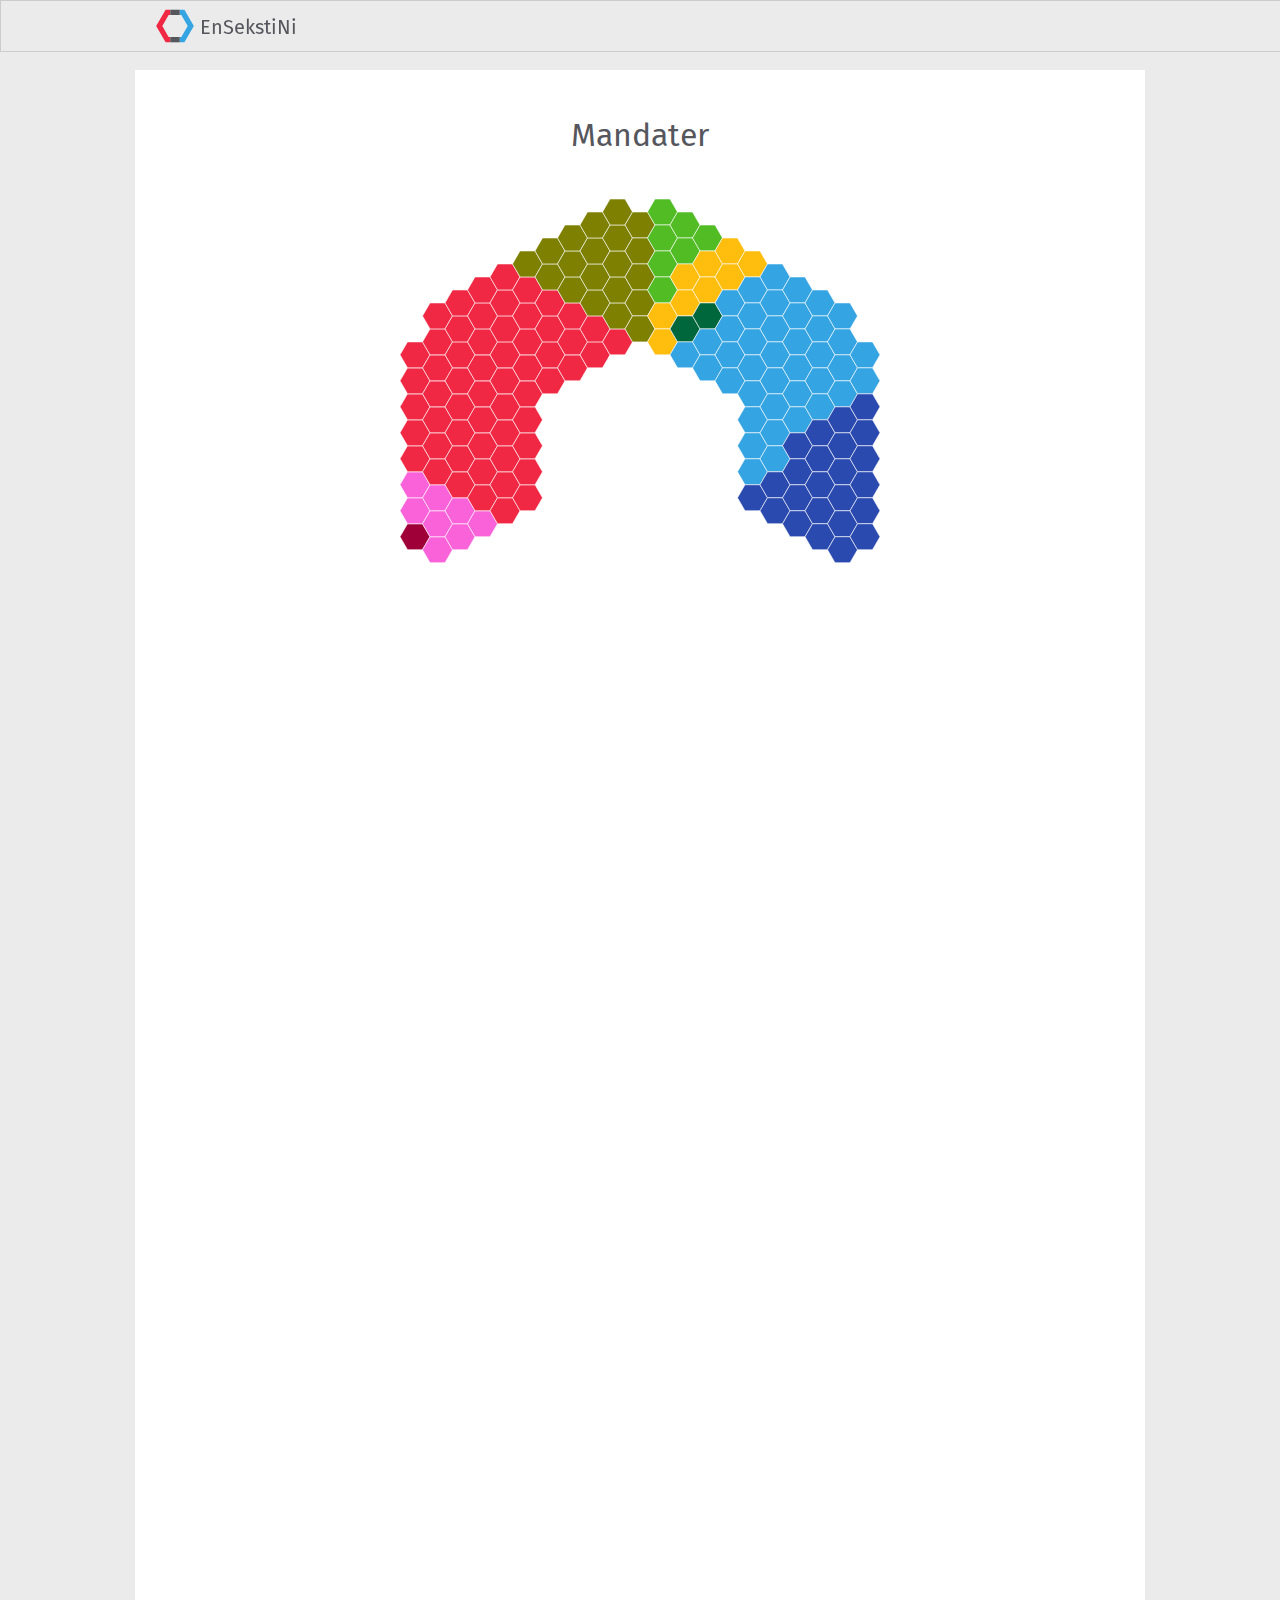
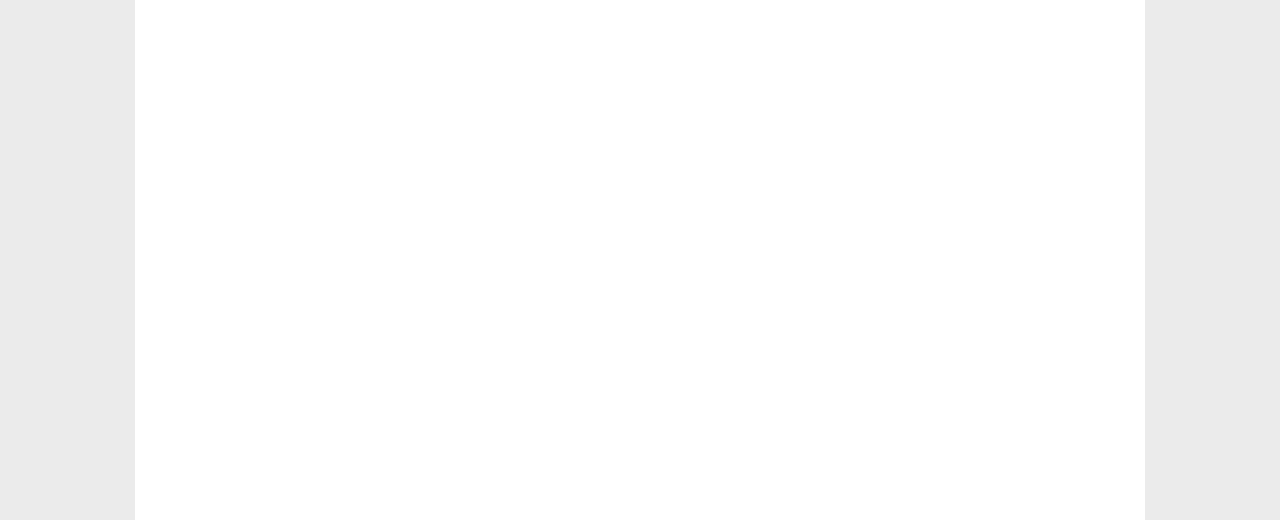
==== Nettside/index.html @ e57b516f "Started Git project" ====
<!DOCTYPE html>

<html >
<head>
  <meta charset="UTF-8">
  <title>EnSekstiNi - Valg 2017</title>
  <link rel="icon" href="favicon.png" sizes="16x16" type="image/png">
  <link href="https://fonts.googleapis.com/css?family=Fira+Sans:500,900" rel="stylesheet">
  <script src="d3/d3.min.js"></script>
  <script src="d3/d3-hexjson.min.js"></script>
<link rel="stylesheet" href="styles.css">
</head>

<body>
    <div class="header-wrapper">
      <div class="header nodrag">
        <img class="nodrag" src="logo.svg" type="image/svg" height="42" width="42" style="margin:4px 0px"></img>
        <div class="header-text nodrag">EnSekstiNi</div>
      </div>
    </div>

    <div class="content-wrapper">
      <h1>Mandater</h1>
      <div id="vis"></div>
      <script src="js/readcsv.js"></script>
      <iframe src="test.html" frameBorder="0" height="500" width="960" seamless></iframe>
    </div>
</body>
</html>
---- Nettside/styles.css ----
#vis {
  margin: 0;
  padding: 0;
  text-align: center;
  font-family: 'Fira Sans', sans-serif;
  font-size: 12px;
}

#Rodt {fill:#9E0037}
#SV {fill:#F962D9}
#Ap {fill:#F02844}
#Sp {fill:#7D8000}
#MDG {fill:#52BC25}
#KrF {fill:#FFBD0E}
#Venstre {fill:#00663C}
#Hoyre {fill:#34A4E2}
#Frp {fill:#2B4AAF}

body {
  margin: 0;
  margin-top: 70px;
  background: #ebebeb;
}

h1 {
  text-align: center;
  color: #56575D;
  font-family: 'Fira Sans', sans-serif;
  font-weight: 400;
}

iframe[seamless] {
  border = 0px;
}

.nodrag {
  user-drag: none;
  user-select: none;
  -moz-user-select: none;
  -webkit-user-drag: none;
  -webkit-user-select: none;
  -ms-user-select: none;
}

.header {
  width:975px;
  height: 50px;
  margin: auto;
}

.header-wrapper {
  top: 0px;
  width:100%;
  position: fixed;
  background: #ebebeb;
  border: 1px solid #CCC;
}

.header-text {
  font-size: 20px;
  font-family: 'Fira Sans', sans-serif;
  font-weight: 400;
  color: #56575D;
  display:inline-block;
  vertical-align: 17px;
}

.content-wrapper {
  width:960px;
  padding: 25px;
  background: #FFF;
  height: 2000px;
  margin: auto;
}

.hex {
  cursor:pointer;
  transition: opacity 40ms;
}
.fadehex {
  opacity:.35;
  transition: opacity 300ms;
}
.semifadehex {
  opacity:.66;
  transition: opacity 150ms;
}

.infogroup {
  fill:none;
  stroke-width:30;
}
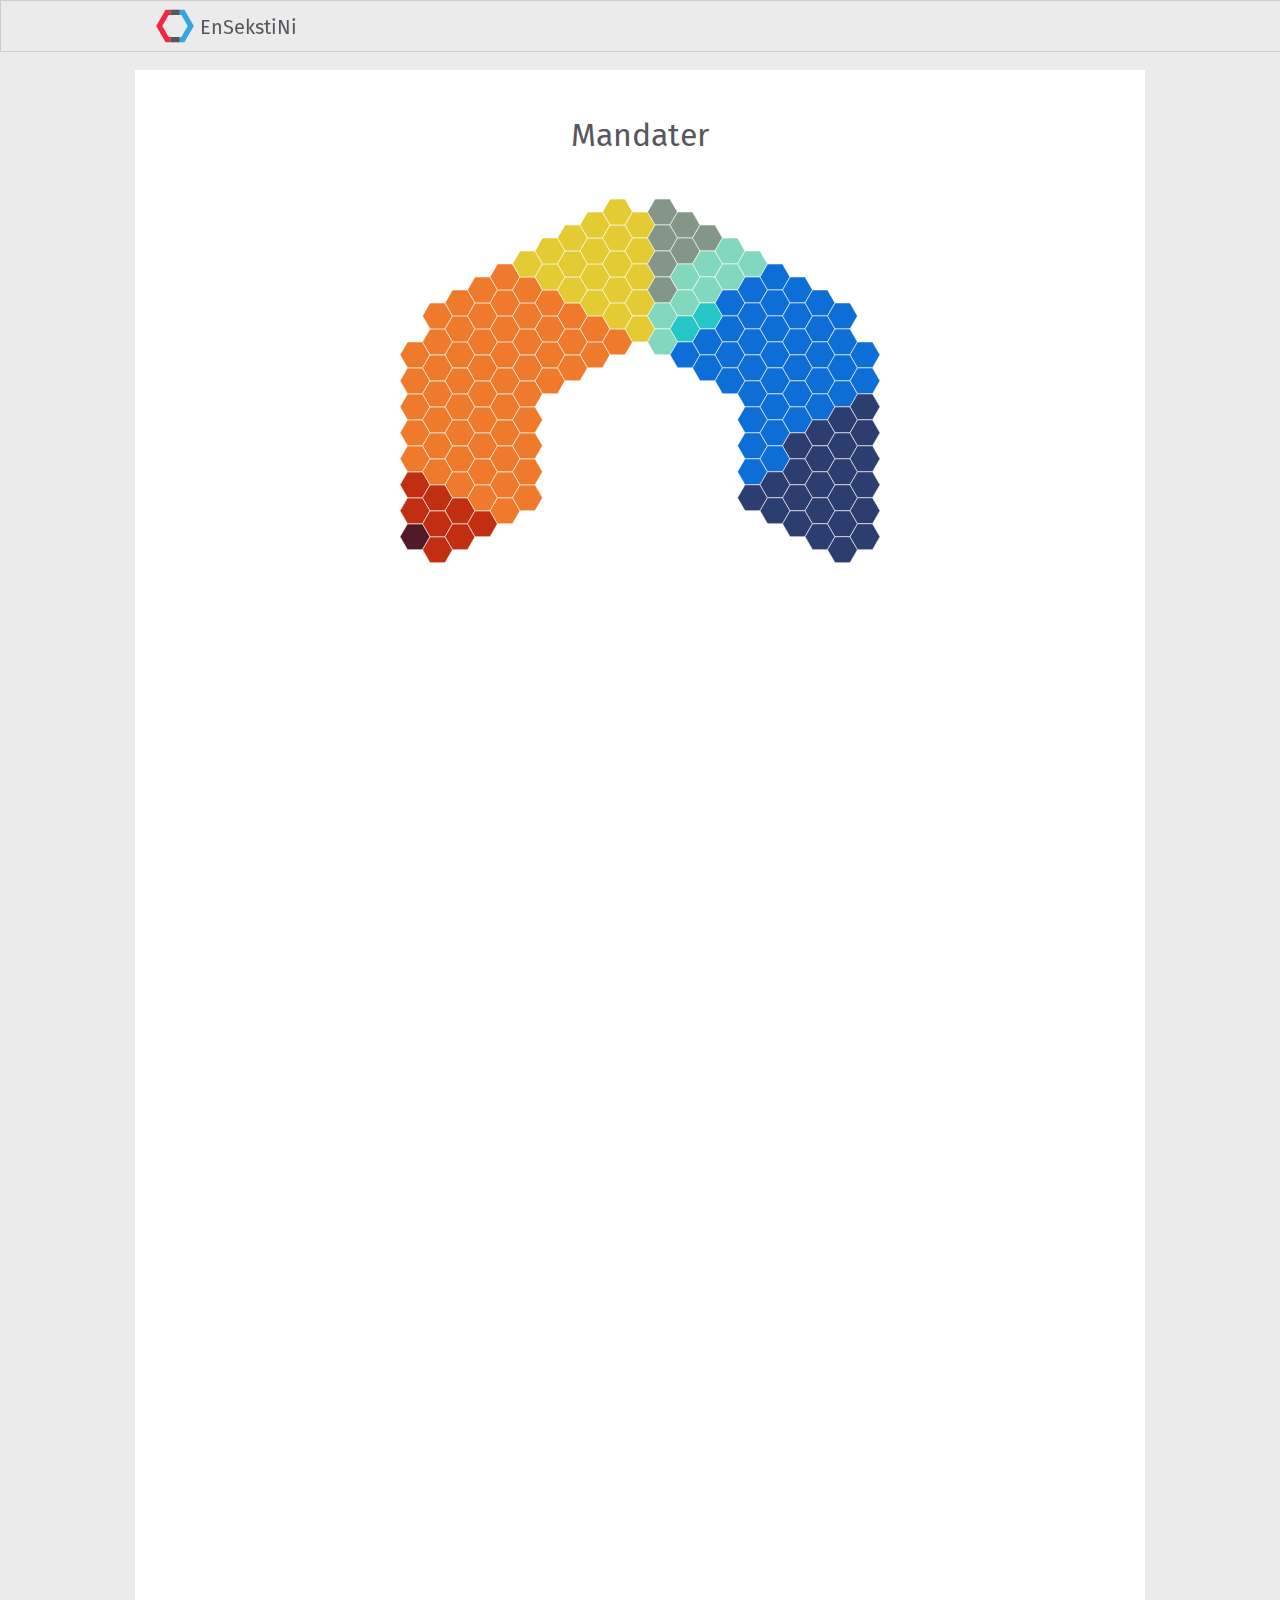
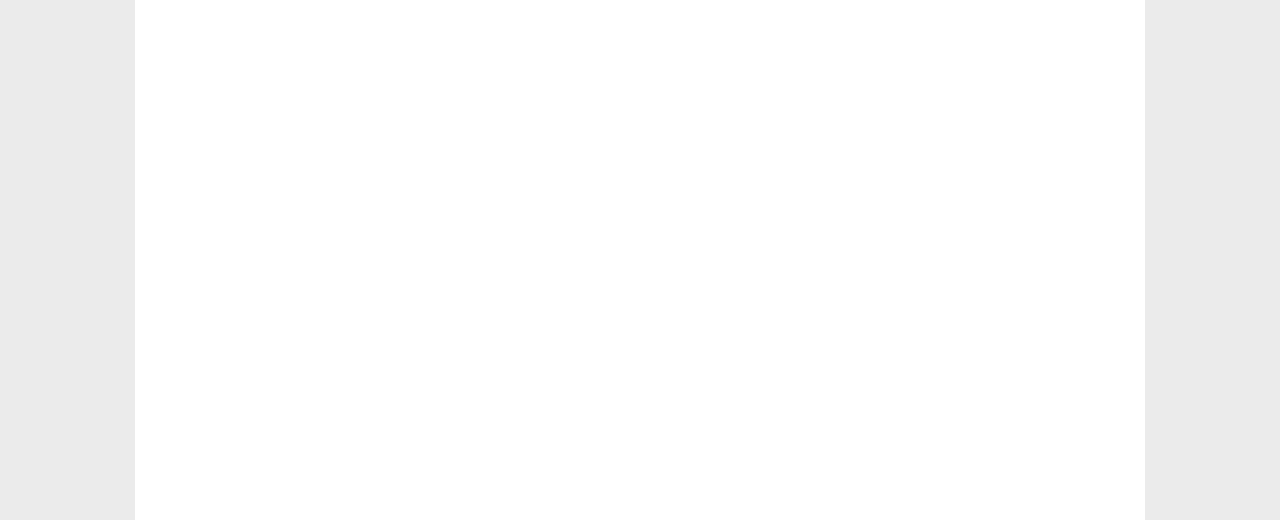
==== commit 4b1bb717: "Cleanup" ====
--- a/Nettside/index.html
+++ b/Nettside/index.html
@@ -9,6 +9,8 @@
   <script src="d3/d3.min.js"></script>
   <script src="d3/d3-hexjson.min.js"></script>
 <link rel="stylesheet" href="styles.css">
+<link rel="stylesheet" href="Partifarger.css">
+<link rel="stylesheet" href="Partifarger-Colorblind.css">
 </head>
 
 <body>
@@ -22,8 +24,10 @@
     <div class="content-wrapper">
       <h1>Mandater</h1>
       <div id="vis"></div>
-      <script src="js/readcsv.js"></script>
+      <script src="js/parlamentInfographic.js"></script>
+      <!--
       <iframe src="test.html" frameBorder="0" height="500" width="960" seamless></iframe>
+      -->
     </div>
 </body>
 </html>
--- a/Nettside/styles.css
+++ b/Nettside/styles.css
@@ -6,15 +6,6 @@
   font-size: 12px;
 }
 
-#Rodt {fill:#9E0037}
-#SV {fill:#F962D9}
-#Ap {fill:#F02844}
-#Sp {fill:#7D8000}
-#MDG {fill:#52BC25}
-#KrF {fill:#FFBD0E}
-#Venstre {fill:#00663C}
-#Hoyre {fill:#34A4E2}
-#Frp {fill:#2B4AAF}
 
 body {
   margin: 0;
--- a/Nettside/Partifarger.css
+++ b/Nettside/Partifarger.css
@@ -0,0 +1,10 @@
+
+.Rodt     { fill: #9E0037 }
+.SV       { fill: #F962D9 }
+.Ap       { fill: #F02844 }
+.Sp       { fill: #7D8000 }
+.MDG      { fill: #52BC25 }
+.KrF      { fill: #FFBD0E }
+.Venstre  { fill: #00663C }
+.Hoyre    { fill: #34A4E2 }
+.Frp      { fill: #2B4AAF }
--- a/Nettside/Partifarger-Colorblind.css
+++ b/Nettside/Partifarger-Colorblind.css
@@ -0,0 +1,9 @@
+.Rodt     { fill: #521A28 }
+.SV       { fill: #C12E11 }
+.Ap       { fill: #EF7A2B }
+.Sp       { fill: #E5CB33 }
+.MDG      { fill: #849688 }
+.KrF      { fill: #82D8BD }
+.Venstre  { fill: #24C6C6 }
+.Hoyre    { fill: #0E6ED8 }
+.Frp      { fill: #2C3E70 }
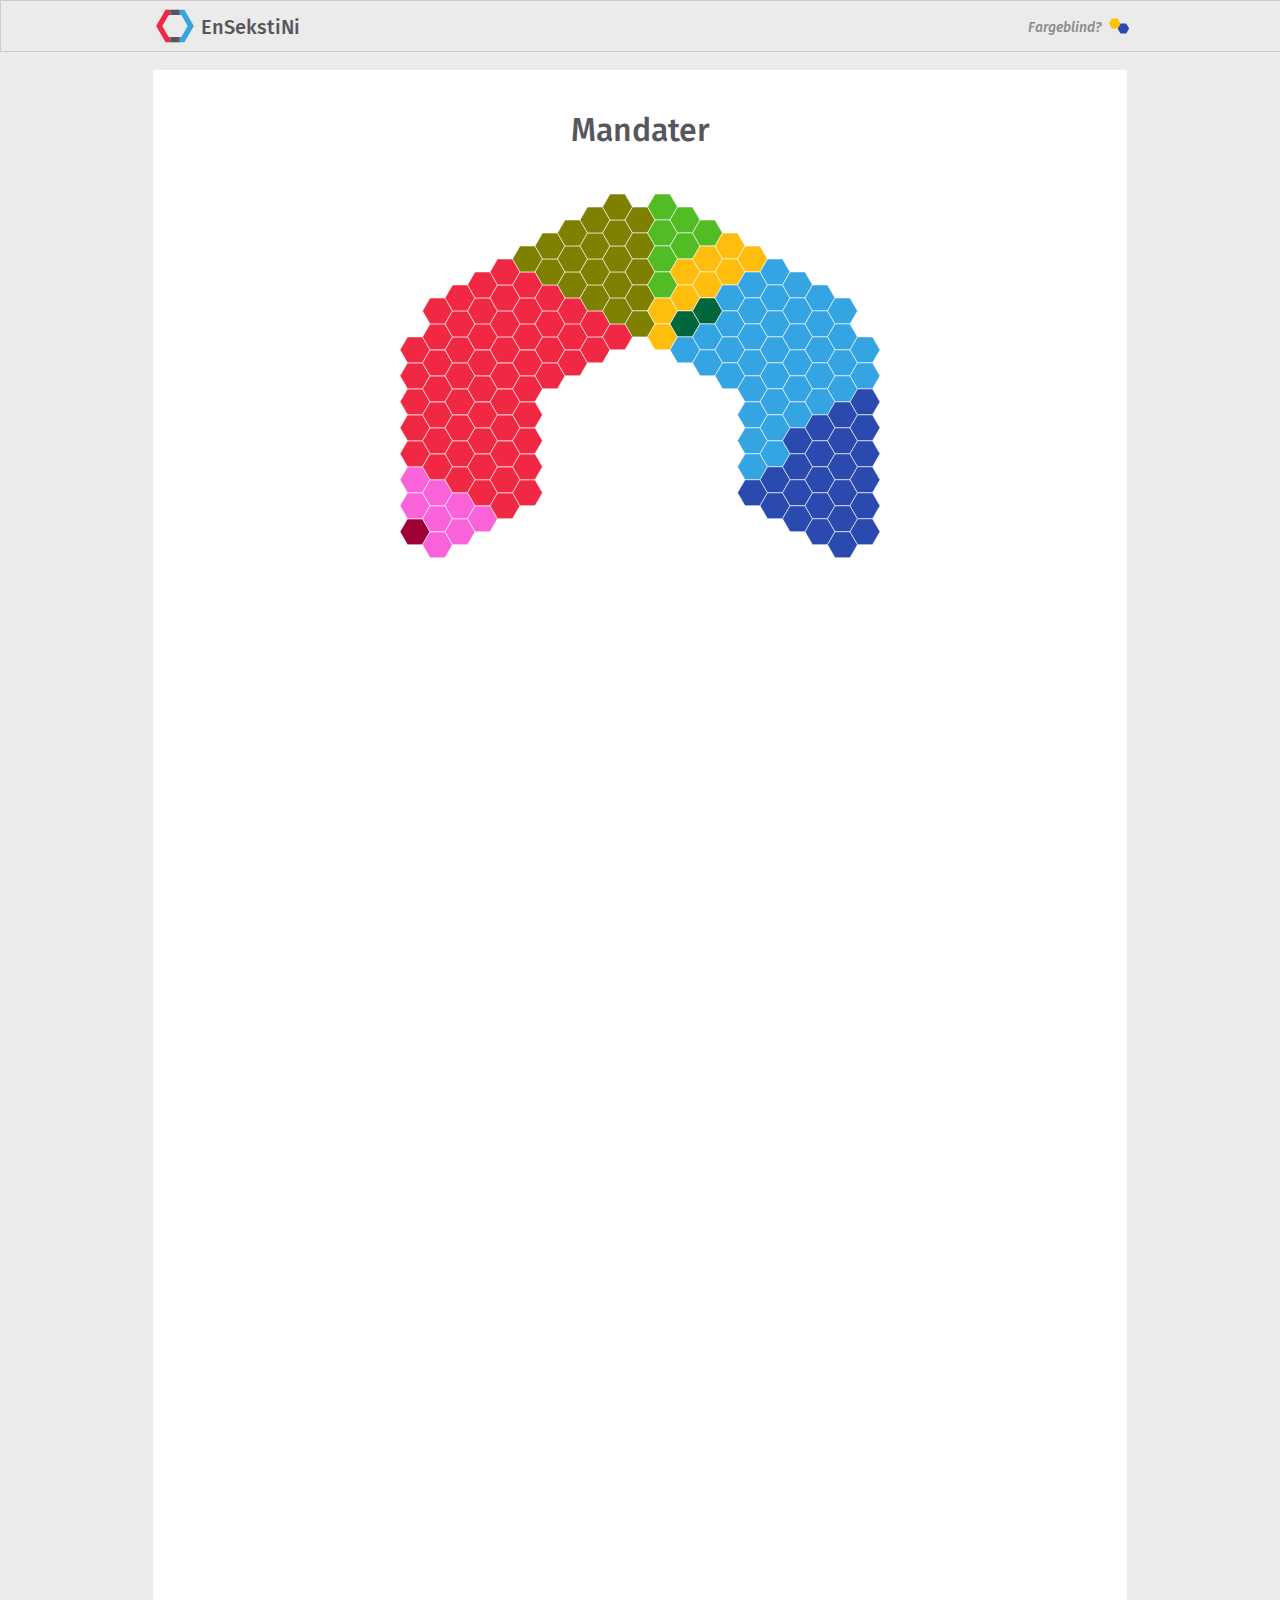
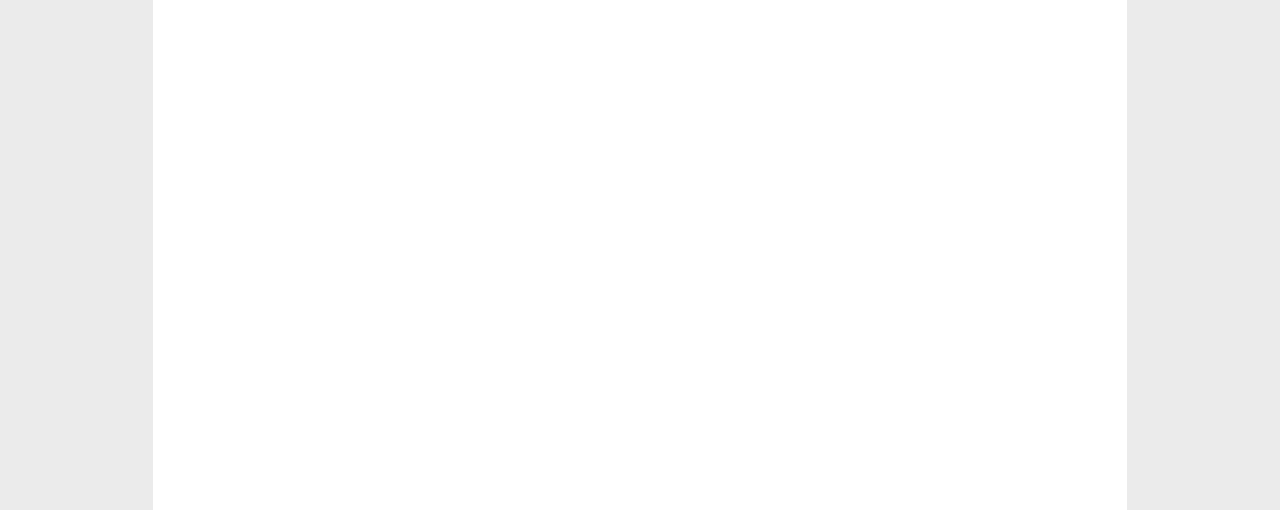
==== commit 9c12858c: "Colorblind functionality" ====
--- a/Nettside/index.html
+++ b/Nettside/index.html
@@ -5,29 +5,43 @@
   <meta charset="UTF-8">
   <title>EnSekstiNi - Valg 2017</title>
   <link rel="icon" href="favicon.png" sizes="16x16" type="image/png">
-  <link href="https://fonts.googleapis.com/css?family=Fira+Sans:500,900" rel="stylesheet">
+
   <script src="d3/d3.min.js"></script>
   <script src="d3/d3-hexjson.min.js"></script>
-<link rel="stylesheet" href="styles.css">
-<link rel="stylesheet" href="Partifarger.css">
-<link rel="stylesheet" href="Partifarger-Colorblind.css">
+
+  <link rel="stylesheet" href="https://fonts.googleapis.com/css?family=Fira+Sans:500,500i,900">
+  <link rel="stylesheet" title="Partifarger" href="Partifarger.css">
+  <link rel="stylesheet" title="Partifarger-Fargeblind" href="Partifarger-Fargeblind.css">
+  <link rel="stylesheet" href="styles.css">
 </head>
 
 <body>
-    <div class="header-wrapper">
-      <div class="header nodrag">
-        <img class="nodrag" src="logo.svg" type="image/svg" height="42" width="42" style="margin:4px 0px"></img>
-        <div class="header-text nodrag">EnSekstiNi</div>
-      </div>
+<div class="header-wrapper">
+<div class="header nodrag">
+
+    <div id="logo-logotype" style="display:inline-block; margin-top:4px">
+        <span class="header-text nodrag" style="margin-left:5px; float:right;">EnSekstiNi</span>
+        <img class="nodrag" src="logo.svg" type="image/svg" height="42" width="42" style="float:right;" alt="logo"></img>
     </div>
 
-    <div class="content-wrapper">
-      <h1>Mandater</h1>
-      <div id="vis"></div>
-      <script src="js/parlamentInfographic.js"></script>
+
+    <div id="fargeblindToggle" style="margin-top:15px; float:right; cursor:pointer;">
+        <img class="nodrag" style="float:right;"src="Fargeblind-toggle-off.svg"  type="image/svg" height="20" width="20"></img>
+        <span class="italic" style="margin:3px 8px; float:right; opacity:0.65;">Fargeblind?</span>
+    </div>
+
+    <script src="js/site.js"></script>
+</div>
+</div>
+
+<div class="content-wrapper">
+    <h1>Mandater</h1>
+    <div id="stortinget"></div>
+    <script src="js/parlamentInfographic.js"></script>
       <!--
       <iframe src="test.html" frameBorder="0" height="500" width="960" seamless></iframe>
       -->
-    </div>
+</div>
+
 </body>
 </html>
--- a/Nettside/Partifarger.css
+++ b/Nettside/Partifarger.css
@@ -1,4 +1,3 @@
-
 .Rodt     { fill: #9E0037 }
 .SV       { fill: #F962D9 }
 .Ap       { fill: #F02844 }
@@ -8,3 +7,14 @@
 .Venstre  { fill: #00663C }
 .Hoyre    { fill: #34A4E2 }
 .Frp      { fill: #2B4AAF }
+
+.Stroke {fill: none; stroke-width: 30;}
+.RodtStroke     { stroke: #9E0037 }
+.SVStroke       { stroke: #F962D9 }
+.ApStroke       { stroke: #F02844 }
+.SpStroke       { stroke: #7D8000 }
+.MDGStroke      { stroke: #52BC25 }
+.KrFStroke      { stroke: #FFBD0E }
+.VenstreStroke  { stroke: #00663C }
+.HoyreStroke    { stroke: #34A4E2 }
+.FrpStroke      { stroke: #2B4AAF }
--- a/Nettside/Partifarger-Fargeblind.css
+++ b/Nettside/Partifarger-Fargeblind.css
@@ -0,0 +1,20 @@
+.Rodt     { fill: #D31864 }
+.SV       { fill: #840B2A }
+.Ap       { fill: #F02844 }
+.Sp       { fill: #ADCC29 }
+.MDG      { fill: #80B792 }
+.KrF      { fill: #3A7987 }
+.Venstre  { fill: #16414C }
+.Hoyre    { fill: #34A4E2 }
+.Frp      { fill: #283C8E }
+
+.Stroke {fill: none; stroke-width: 30;}
+.RodtStroke     { stroke: #D31864 }
+.SVStroke       { stroke: #840B2A }
+.ApStroke       { stroke: #F02844 }
+.SpStroke       { stroke: #ADCC29 }
+.MDGStroke      { stroke: #80B792 }
+.KrFStroke      { stroke: #3A7987 }
+.VenstreStroke  { stroke: #16414C }
+.HoyreStroke    { stroke: #34A4E2 }
+.FrpStroke      { stroke: #283C8E }
--- a/Nettside/styles.css
+++ b/Nettside/styles.css
@@ -1,11 +1,17 @@
-#vis {
-  margin: 0;
+/*
+Redundant stylings tagged *REDUNDANT*
+*/
+
+html {
+  font-family: 'Fira Sans', sans-serif;
+  font-weight: 500;
+}
+
+#stortinget {
   padding: 0;
   text-align: center;
-  font-family: 'Fira Sans', sans-serif;
   font-size: 12px;
 }
-
 
 body {
   margin: 0;
@@ -16,12 +22,7 @@
 h1 {
   text-align: center;
   color: #56575D;
-  font-family: 'Fira Sans', sans-serif;
-  font-weight: 400;
-}
-
-iframe[seamless] {
-  border = 0px;
+  font-weight: 500;
 }
 
 .nodrag {
@@ -37,6 +38,7 @@
   width:975px;
   height: 50px;
   margin: auto;
+  display: table;
 }
 
 .header-wrapper {
@@ -49,24 +51,29 @@
 
 .header-text {
   font-size: 20px;
-  font-family: 'Fira Sans', sans-serif;
-  font-weight: 400;
+  font-weight: 500;
   color: #56575D;
-  display:inline-block;
-  vertical-align: 17px;
+  margin-top: 10px;
+}
+
+.italic {
+  font-size: 14px;
+  font-style: italic;
+  font-weight: 500;
+  color: #56575D;
 }
 
 .content-wrapper {
   width:960px;
-  padding: 25px;
   background: #FFF;
+  padding: 20px 7px;
   height: 2000px;
   margin: auto;
 }
 
 .hex {
   cursor:pointer;
-  transition: opacity 40ms;
+  transition: opacity 50ms;
 }
 .fadehex {
   opacity:.35;
@@ -81,3 +88,8 @@
   fill:none;
   stroke-width:30;
 }
+
+iframe[seamless] {
+  border: 0px;
+  /*REDUNDANT*/
+}
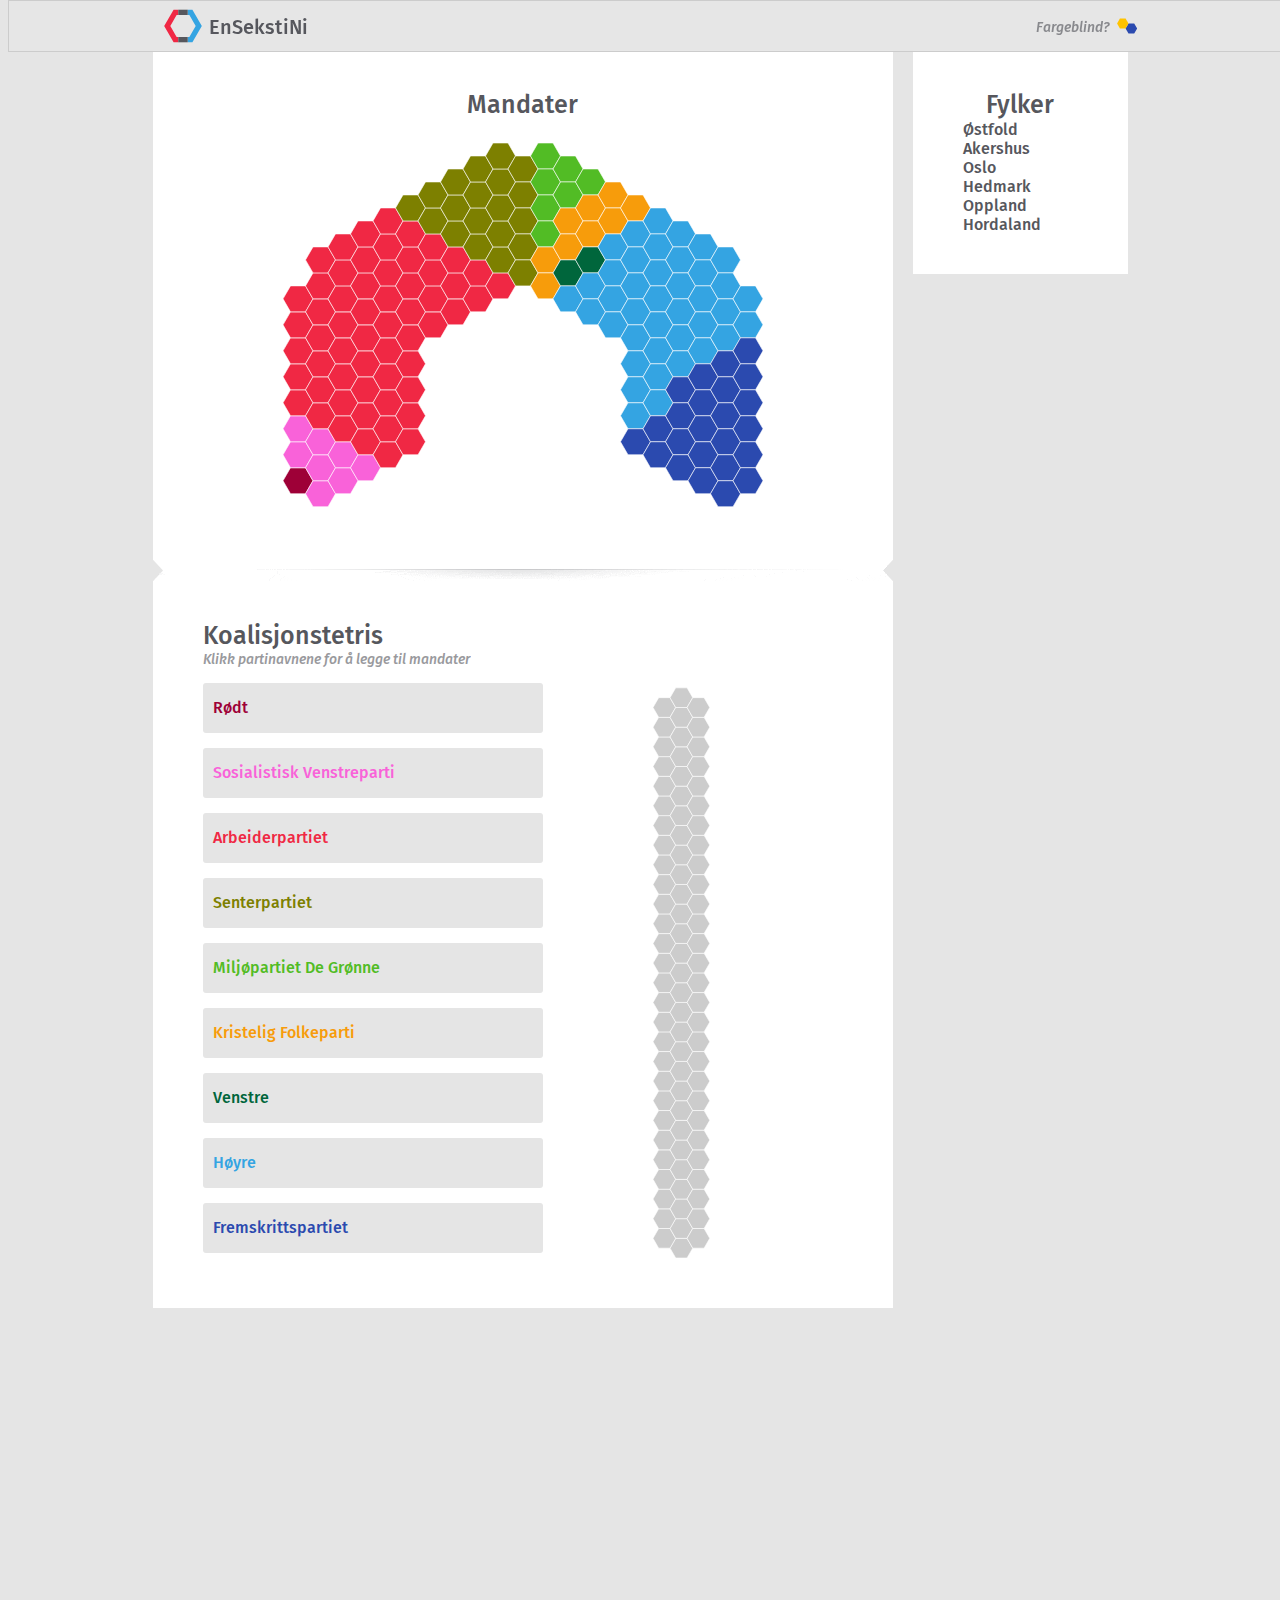
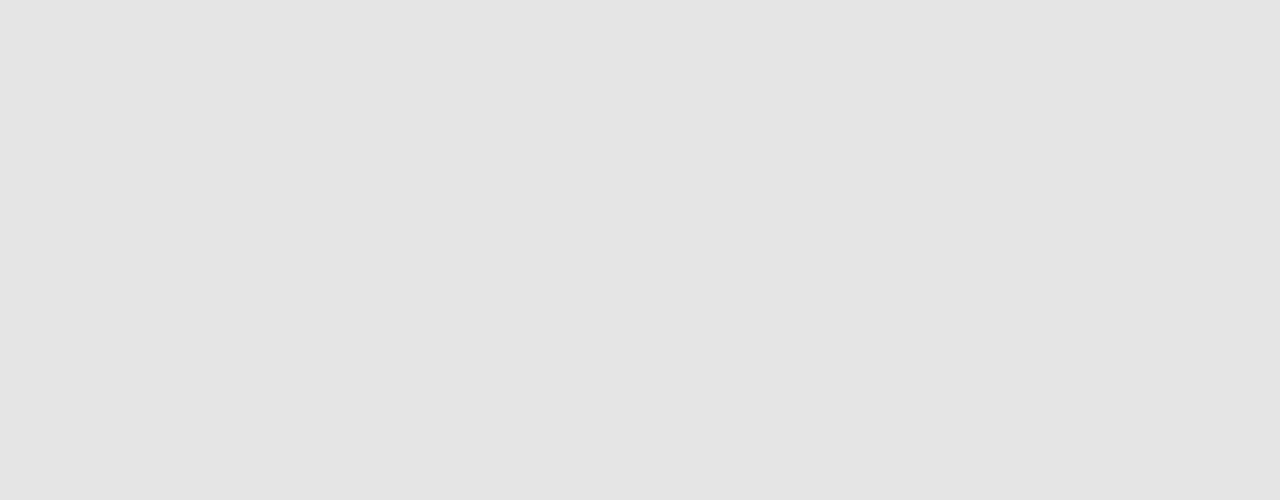
==== commit 2ab90a8e: "Koalisjonstetris" ====
--- a/Nettside/index.html
+++ b/Nettside/index.html
@@ -4,15 +4,15 @@
 <head>
   <meta charset="UTF-8">
   <title>EnSekstiNi - Valg 2017</title>
-  <link rel="icon" href="favicon.png" sizes="16x16" type="image/png">
+  <link rel="icon" href="img/favicon.png" sizes="16x16" type="image/png">
 
   <script src="d3/d3.min.js"></script>
   <script src="d3/d3-hexjson.min.js"></script>
 
   <link rel="stylesheet" href="https://fonts.googleapis.com/css?family=Fira+Sans:500,500i,900">
-  <link rel="stylesheet" title="Partifarger" href="Partifarger.css">
-  <link rel="stylesheet" title="Partifarger-Fargeblind" href="Partifarger-Fargeblind.css">
-  <link rel="stylesheet" href="styles.css">
+  <link rel="stylesheet" title="Partifarger" href="css/Partifarger.css">
+  <link rel="stylesheet" title="Partifarger-Fargeblind" href="css/Partifarger-Fargeblind.css">
+  <link rel="stylesheet" href="css/styles.css">
 </head>
 
 <body>
@@ -21,27 +21,58 @@
 
     <div id="logo-logotype" style="display:inline-block; margin-top:4px">
         <span class="header-text nodrag" style="margin-left:5px; float:right;">EnSekstiNi</span>
-        <img class="nodrag" src="logo.svg" type="image/svg" height="42" width="42" style="float:right;" alt="logo"></img>
+        <img draggable="false" class="nodrag" src="img/logo.svg" type="image/svg" height="42" width="42" style="float:right;" alt="logo"></img>
     </div>
 
 
     <div id="fargeblindToggle" style="margin-top:15px; float:right; cursor:pointer;">
-        <img class="nodrag" style="float:right;"src="Fargeblind-toggle-off.svg"  type="image/svg" height="20" width="20"></img>
+        <img class="nodrag" style="float:right;"src="img/Fargeblind-toggle-off.svg"  type="image/svg" height="20" width="20"></img>
         <span class="italic" style="margin:3px 8px; float:right; opacity:0.65;">Fargeblind?</span>
     </div>
 
-    <script src="js/site.js"></script>
+
 </div>
 </div>
 
 <div class="content-wrapper">
-    <h1>Mandater</h1>
-    <div id="stortinget"></div>
-    <script src="js/parlamentInfographic.js"></script>
+
+<div class="main-col">
+    <div class="widget-module">
+      <h1>Mandater</h1>
+      <div id="stortingskart" style="text-align: center;"></div>
+      <script src="js/stortingskart.js"></script>
+    </div>
+
       <!--
       <iframe src="test.html" frameBorder="0" height="500" width="960" seamless></iframe>
       -->
+
+    <img class="nodrag" src="img/main-sep.gif" type="image/gif"  alt="module seperator"></img>
+    <div class="widget-module">
+      <h1 style="text-align: left;">Koalisjonstetris</h1>
+      <p class="italic">Klikk partinavnene for å legge til mandater</p>
+      <div id="koalisjonstetris"><div style="clear: both;"></div></div>
+      <script src="js/koalisjonstetris.js"></script>
+    </div>
 </div>
 
+
+  <aside class="side-col">
+    <div class="widget-module">
+    <h1>Fylker</h1>
+    <p>Østfold</p>
+    <p>Akershus</p>
+    <p>Oslo</p>
+    <p>Hedmark</p>
+    <p>Oppland</p>
+    <p>Hordaland</p>
+    </div>
+  </aside>
+
+</div>
+
+
+
+<script src="js/site.js"></script>
 </body>
 </html>
--- a/Nettside/css/Partifarger.css
+++ b/Nettside/css/Partifarger.css
@@ -0,0 +1,40 @@
+.Rodt     { fill: #9E0037 }
+.SV       { fill: #F962D9 }
+.Ap       { fill: #F02844 }
+.Sp       { fill: #7D8000 }
+.MDG      { fill: #52BC25 }
+.KrF      { fill: #f79c0b }
+.Venstre  { fill: #00663C }
+.Hoyre    { fill: #34A4E2 }
+.Frp      { fill: #2B4AAF }
+
+.Stroke {fill: none; stroke-width: 30;}
+.RodtStroke     { stroke: #9E0037 }
+.SVStroke       { stroke: #F962D9 }
+.ApStroke       { stroke: #F02844 }
+.SpStroke       { stroke: #7D8000 }
+.MDGStroke      { stroke: #52BC25 }
+.KrFStroke      { stroke: #f79c0b }
+.VenstreStroke  { stroke: #00663C }
+.HoyreStroke    { stroke: #34A4E2 }
+.FrpStroke      { stroke: #2B4AAF }
+
+.Rodttxt     { color: #9E0037 }
+.SVtxt       { color: #F962D9 }
+.Aptxt       { color: #F02844 }
+.Sptxt       { color: #7D8000 }
+.MDGtxt      { color: #52BC25 }
+.KrFtxt      { color: #f79c0b }
+.Venstretxt  { color: #00663C }
+.Hoyretxt    { color: #34A4E2 }
+.Frptxt      { color: #2B4AAF }
+
+.Rodtbg     { background: #9E0037 !important }
+.SVbg       { background: #F962D9 !important }
+.Apbg       { background: #F02844 !important }
+.Spbg       { background: #7D8000 !important }
+.MDGbg      { background: #52BC25 !important }
+.KrFbg      { background: #f79c0b !important }
+.Venstrebg  { background: #00663C !important }
+.Hoyrebg    { background: #34A4E2 !important }
+.Frpbg      { background: #2B4AAF !important }
--- a/Nettside/css/Partifarger-Fargeblind.css
+++ b/Nettside/css/Partifarger-Fargeblind.css
@@ -0,0 +1,40 @@
+.Rodt     { fill: #D31864 }
+.SV       { fill: #840B2A }
+.Ap       { fill: #F02844 }
+.Sp       { fill: #ADCC29 }
+.MDG      { fill: #80B792 }
+.KrF      { fill: #3A7987 }
+.Venstre  { fill: #16414C }
+.Hoyre    { fill: #34A4E2 }
+.Frp      { fill: #283C8E }
+
+.Stroke {fill: none; stroke-width: 30;}
+.RodtStroke     { stroke: #D31864 }
+.SVStroke       { stroke: #840B2A }
+.ApStroke       { stroke: #F02844 }
+.SpStroke       { stroke: #ADCC29 }
+.MDGStroke      { stroke: #80B792 }
+.KrFStroke      { stroke: #3A7987 }
+.VenstreStroke  { stroke: #16414C }
+.HoyreStroke    { stroke: #34A4E2 }
+.FrpStroke      { stroke: #283C8E }
+
+.Rodttxt     { color: #D31864 }
+.SVtxt       { color: #840B2A }
+.Aptxt       { color: #F02844 }
+.Sptxt       { color: #ADCC29 }
+.MDGtxt      { color: #80B792 }
+.KrFtxt      { color: #3A7987 }
+.Venstretxt  { color: #16414C }
+.Hoyretxt    { color: #34A4E2 }
+.Frptxt      { color: #283C8E }
+
+.Rodtbg     { background: #D31864 !important }
+.SVbg       { background: #840B2A !important }
+.Apbg       { background: #F02844 !important }
+.Spbg       { background: #ADCC29 !important }
+.MDGbg      { background: #80B792 !important }
+.KrFbg      { background: #3A7987 !important }
+.Venstrebg  { background: #16414C !important }
+.Hoyrebg    { background: #34A4E2 !important }
+.Frpbg      { background: #283C8E !important }
--- a/Nettside/css/styles.css
+++ b/Nettside/css/styles.css
@@ -0,0 +1,147 @@
+/*
+Redundant stylings tagged *REDUNDANT*
+*/
+
+html {
+  font-family: 'Fira Sans', sans-serif;
+  font-weight: 500;
+  margin: 0;
+  background: #e5e5e5;
+  font-size: 0;
+}
+
+
+p, h1, h2 {
+  color: #56575D;
+  font-size: 16px;
+  margin: 0;
+  font-weight: 500;
+}
+
+h1 {
+  text-align: center;
+  font-size: 25px;
+}
+
+.tetrisSwitch input {  display:none; }
+
+.tetrisSwitch h2 {
+  cursor:pointer;
+  margin: 5px auto;
+  transition: margin-left 500ms;
+}
+
+.tetrisSwitch h2.checked {
+  transition: margin-left 500ms;
+  color: white;
+}
+
+.tetrisSwitch:hover {
+  border: 2px solid #00000033;
+  padding: 8px;
+
+}
+
+.tetrisSwitch {
+  margin-top: 15px;
+  padding: 10px;
+  float: left;
+  clear: both;
+  cursor:pointer !important;
+  background: #e5e5e5;
+  height: 30px;
+  width: 100%;
+  border-radius: 3px;
+  transition: background 200ms
+}
+
+#TetrisBtns {
+  float: left;
+  width: 50%;
+}
+
+.nodrag {
+  user-drag: none;
+  user-select: none;
+  -moz-user-select: none;
+  -webkit-user-drag: none;
+  -webkit-user-select: none;
+  -ms-user-select: none;
+}
+
+.header {
+  width:975px;
+  height: 50px;
+  margin: auto;
+  display: table;
+}
+
+.header-wrapper {
+  top: 0px;
+  width:100%;
+  position: fixed;
+  background: #e5e5e5EE;
+  border: 1px solid #CCC;
+  z-index: 1;
+}
+
+.header-text {
+  font-size: 20px;
+  font-weight: 500;
+  color: #56575D;
+  margin-top: 10px;
+}
+
+.italic {
+  font-size: 14px;
+  font-style: italic;
+  font-weight: 500;
+  color: #56575D;
+  opacity: .6;
+}
+
+.content-wrapper {
+  width:975px;
+  height: 2000px;
+  margin: 50px auto;
+  font-size: 0px;
+}
+
+.main-col {
+  width: 740px;
+  margin-right: 20px;
+  float: left;
+}
+
+.widget-module {
+  background: #FFF;
+  padding: 40px 50px;
+}
+
+.side-col {
+  width: 215px;
+  float: right;
+}
+
+.hex {
+  cursor:pointer;
+  transition: opacity 50ms;
+}
+.fadehex {
+  opacity:.35;
+  transition: opacity 300ms;
+}
+.semifadehex {
+  opacity:.66;
+  transition: opacity 150ms;
+}
+
+.infogroup {
+  fill:none;
+  stroke-width:30;
+}
+
+iframe[seamless] {
+  border: 0px;
+  /*REDUNDANT*/
+}
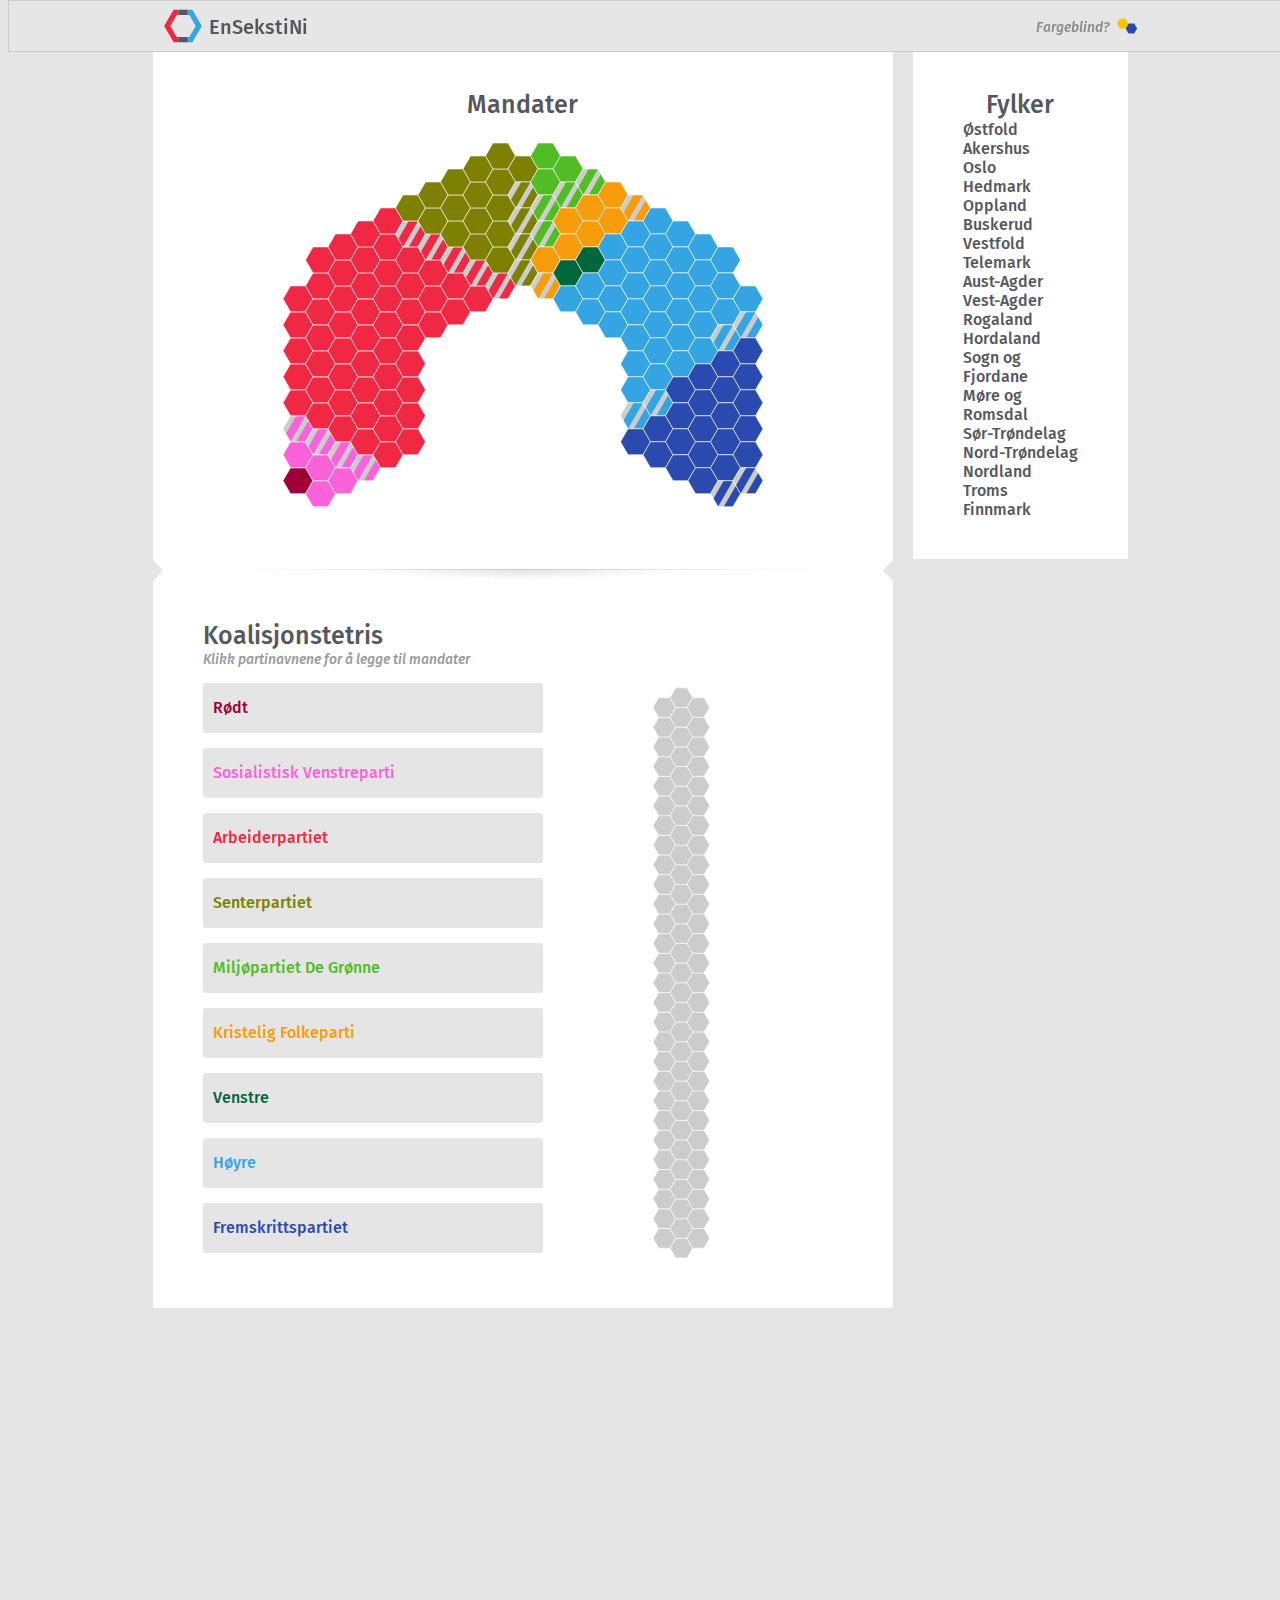
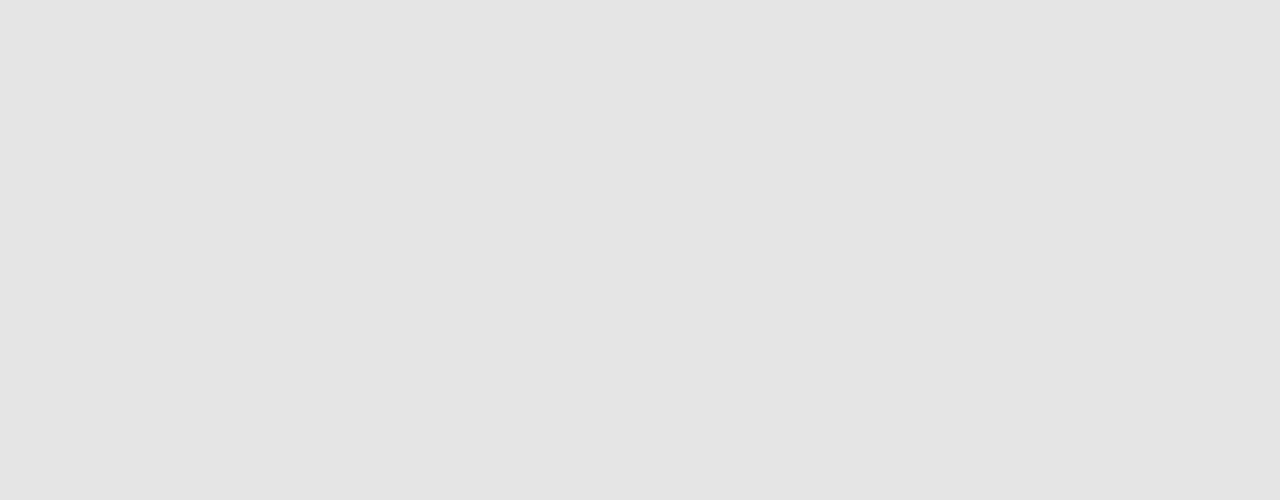
==== commit 9e2b8ab4: "Risky/Gainy feature" ====
--- a/Nettside/index.html
+++ b/Nettside/index.html
@@ -60,12 +60,26 @@
   <aside class="side-col">
     <div class="widget-module">
     <h1>Fylker</h1>
+    <br style="margin-top:20px">
     <p>Østfold</p>
     <p>Akershus</p>
     <p>Oslo</p>
     <p>Hedmark</p>
     <p>Oppland</p>
+    <p>Buskerud</p>
+    <p>Vestfold</p>
+    <p>Telemark</p>
+    <p>Aust-Agder</p>
+    <p>Vest-Agder</p>
+    <p>Rogaland</p>
     <p>Hordaland</p>
+    <p>Sogn og Fjordane</p>
+    <p>Møre og Romsdal</p>
+    <p>Sør-Trøndelag</p>
+    <p>Nord-Trøndelag</p>
+    <p>Nordland</p>
+    <p>Troms</p>
+    <p>Finnmark</p>
     </div>
   </aside>
 
--- a/Nettside/css/styles.css
+++ b/Nettside/css/styles.css
@@ -28,17 +28,21 @@
 .tetrisSwitch h2 {
   cursor:pointer;
   margin: 5px auto;
-  transition: margin-left 500ms;
+
+  -webkit-transition: color 200ms, margin-left 500ms;
+  -moz-transition: color 200ms, margin-left 500ms;
+  -o-transition: color 200ms, margin-left 500ms;
+  transition: color 200ms, margin-left 500ms;
+  /* USE TRANSFORM, TRANSLATE INSTEAD OF MARGIN-LEFT #TODO */
 }
 
 .tetrisSwitch h2.checked {
-  transition: margin-left 500ms;
   color: white;
 }
 
 .tetrisSwitch:hover {
-  border: 2px solid #00000033;
-  padding: 8px;
+  border: 3px solid #00000033;
+  padding: 7px;
 
 }
 
@@ -52,7 +56,10 @@
   height: 30px;
   width: 100%;
   border-radius: 3px;
-  transition: background 200ms
+  -webkit-transition: background 200ms;
+  -moz-transition: background 200ms;
+  -o-transition: background 200ms;
+  transition: background 200ms;
 }
 
 #TetrisBtns {
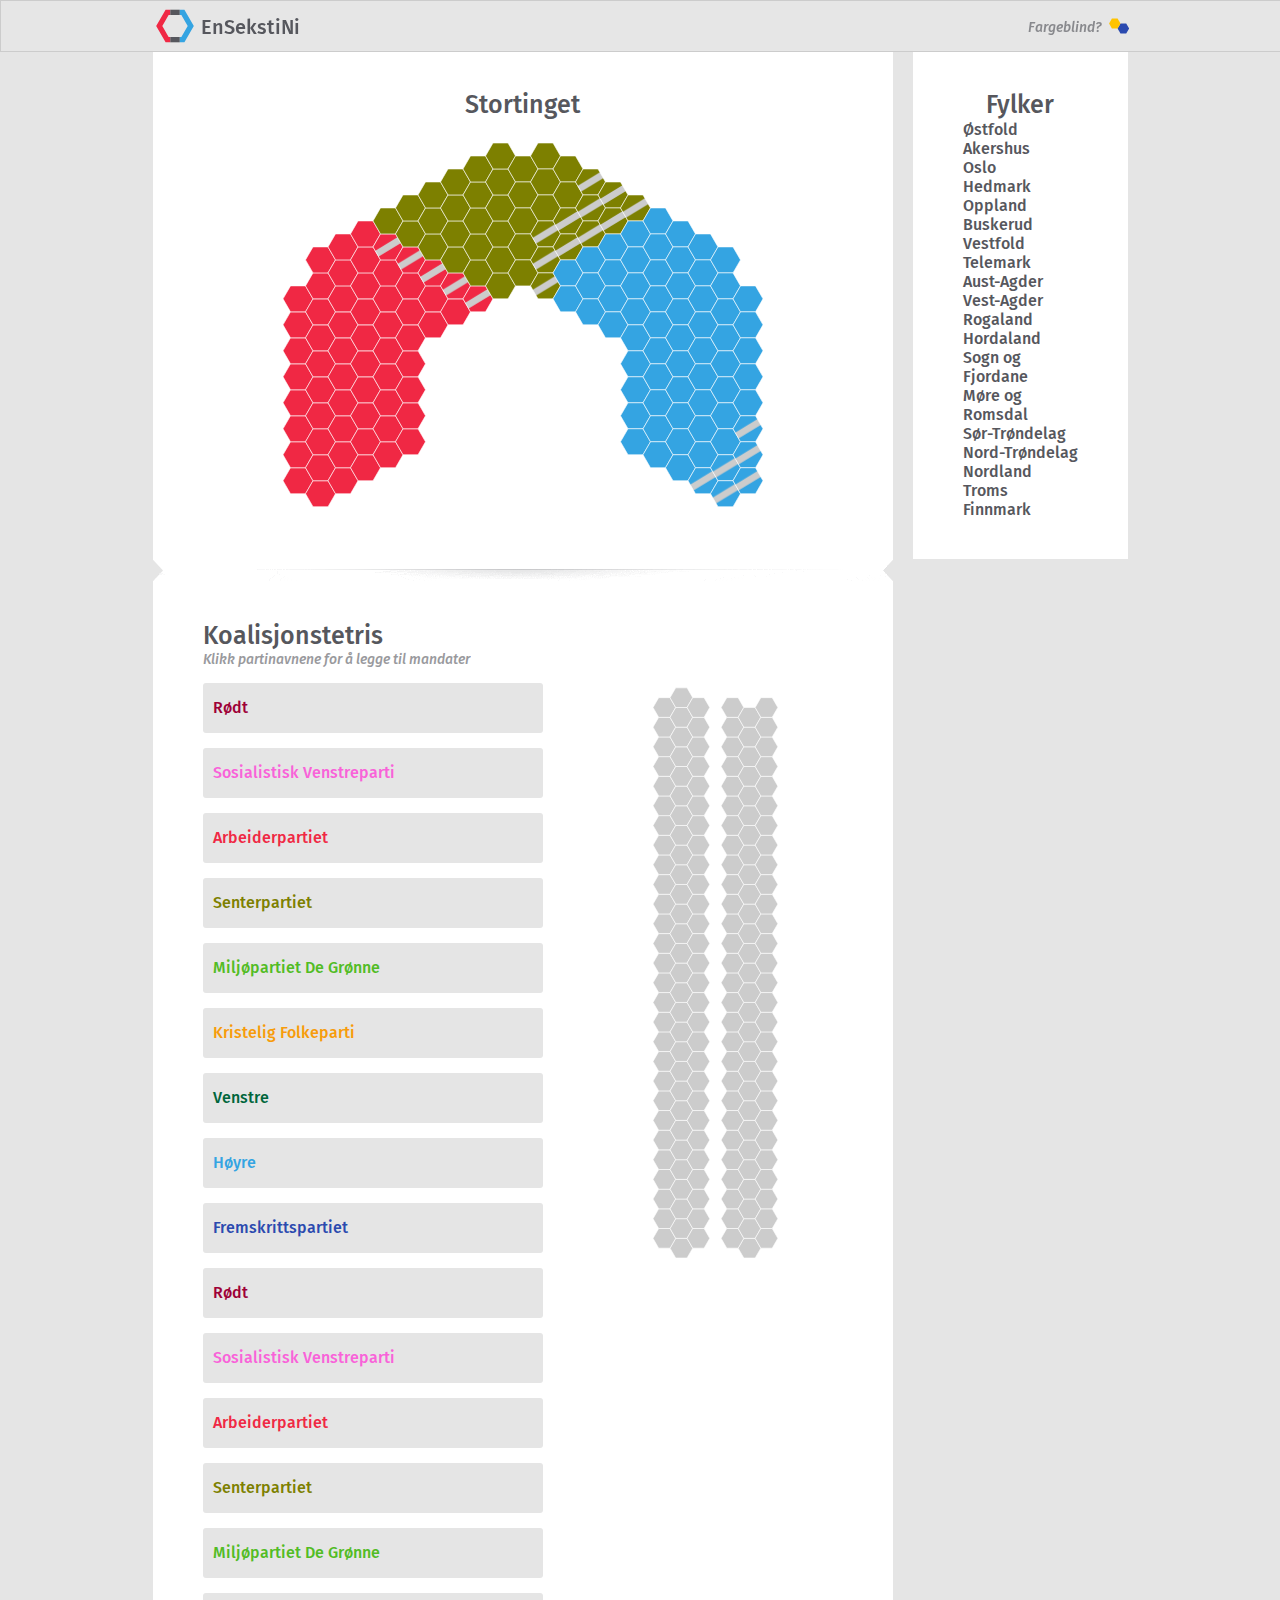
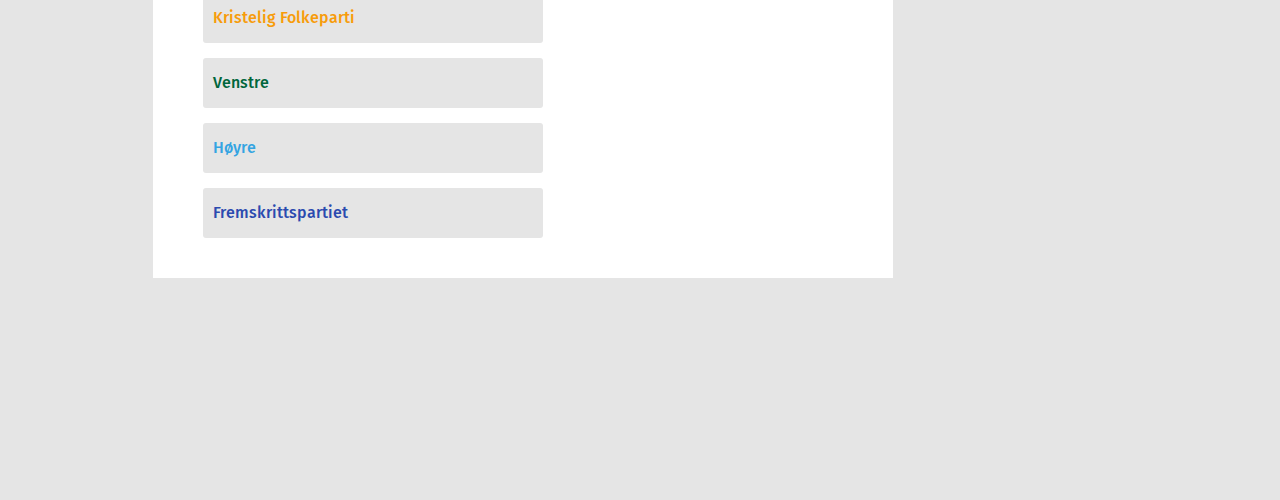
==== commit 6c2c75e5: "Risky/Gainy seat features" ====
--- a/Nettside/index.html
+++ b/Nettside/index.html
@@ -16,7 +16,7 @@
 </head>
 
 <body>
-<div class="header-wrapper">
+<header class="header-wrapper">
 <div class="header nodrag">
 
     <div id="logo-logotype" style="display:inline-block; margin-top:4px">
@@ -32,14 +32,14 @@
 
 
 </div>
-</div>
+</header>
 
-<div class="content-wrapper">
+<main class="content-wrapper">
 
 <div class="main-col">
     <div class="widget-module">
-      <h1>Mandater</h1>
-      <div id="stortingskart" style="text-align: center;"></div>
+      <h1>Stortinget</h1>
+      <figure id="stortingskart" style="text-align: center;"></figure>
       <script src="js/stortingskart.js"></script>
     </div>
 
@@ -83,7 +83,7 @@
     </div>
   </aside>
 
-</div>
+</main>
 
 
 
--- a/Nettside/css/styles.css
+++ b/Nettside/css/styles.css
@@ -2,7 +2,7 @@
 Redundant stylings tagged *REDUNDANT*
 */
 
-html {
+html, body {
   font-family: 'Fira Sans', sans-serif;
   font-weight: 500;
   margin: 0;
@@ -125,6 +125,11 @@
   padding: 40px 50px;
 }
 
+aside.side-col.widget-module {
+  background: #FFF;
+  padding: 20px 50px;
+}
+
 .side-col {
   width: 215px;
   float: right;
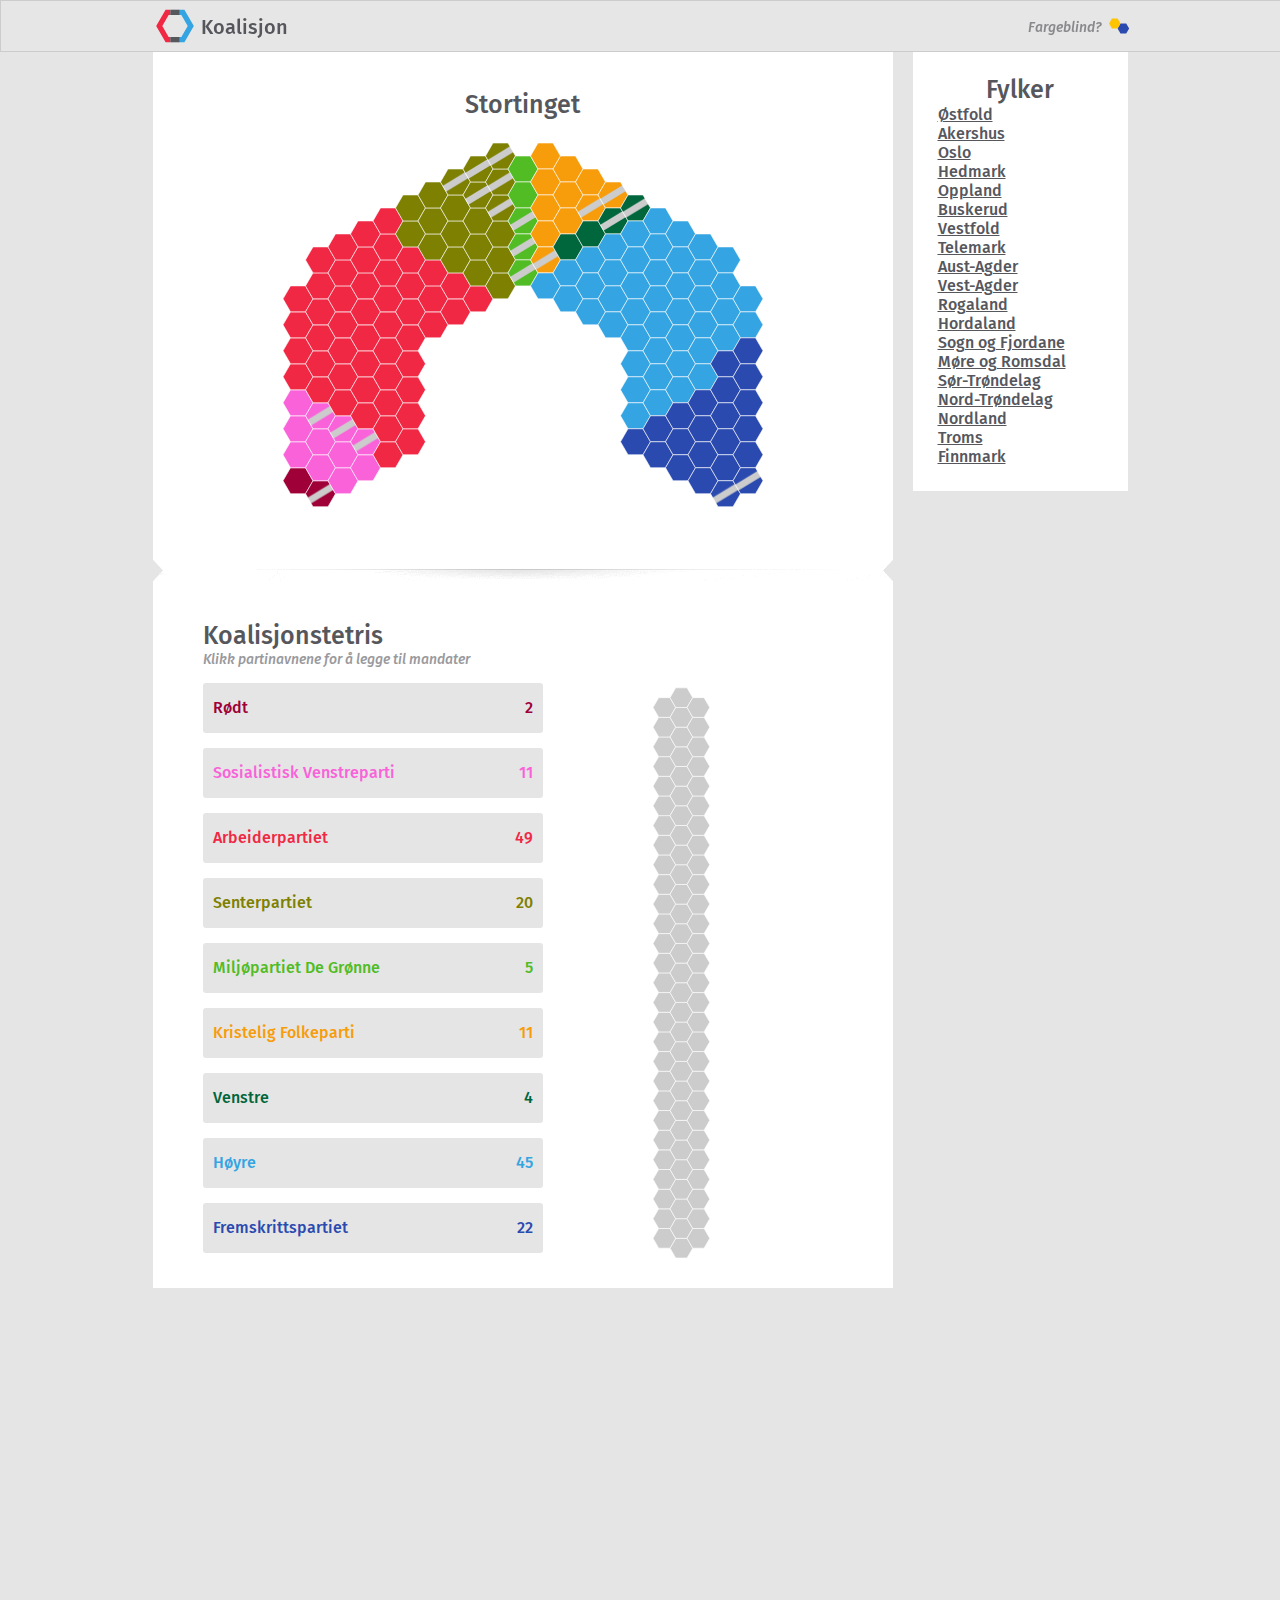
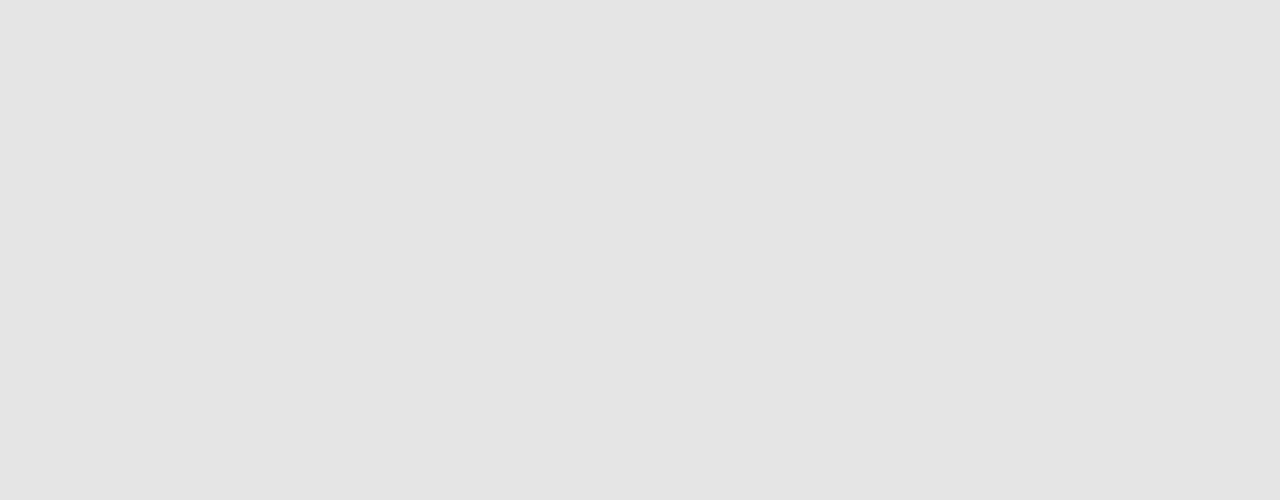
==== commit ea5e94ee: "Bugfixes and optimization" ====
--- a/Nettside/index.html
+++ b/Nettside/index.html
@@ -3,11 +3,11 @@
 <html >
 <head>
   <meta charset="UTF-8">
-  <title>EnSekstiNi - Valg 2017</title>
+  <title>Koalisjon - Valg 2017</title>
   <link rel="icon" href="img/favicon.png" sizes="16x16" type="image/png">
 
-  <script src="d3/d3.min.js"></script>
-  <script src="d3/d3-hexjson.min.js"></script>
+  <script src="js/d3.min.js"></script>
+  <script src="js/d3-hexjson.min.js"></script>
 
   <link rel="stylesheet" href="https://fonts.googleapis.com/css?family=Fira+Sans:500,500i,900">
   <link rel="stylesheet" title="Partifarger" href="css/Partifarger.css">
@@ -20,7 +20,7 @@
 <div class="header nodrag">
 
     <div id="logo-logotype" style="display:inline-block; margin-top:4px">
-        <span class="header-text nodrag" style="margin-left:5px; float:right;">EnSekstiNi</span>
+        <span class="header-text nodrag" style="margin-left:5px; float:right;">Koalisjon</span>
         <img draggable="false" class="nodrag" src="img/logo.svg" type="image/svg" height="42" width="42" style="float:right;" alt="logo"></img>
     </div>
 
@@ -48,38 +48,24 @@
       -->
 
     <img class="nodrag" src="img/main-sep.gif" type="image/gif"  alt="module seperator"></img>
+
     <div class="widget-module">
       <h1 style="text-align: left;">Koalisjonstetris</h1>
       <p class="italic">Klikk partinavnene for å legge til mandater</p>
       <div id="koalisjonstetris"><div style="clear: both;"></div></div>
+      <div>
+        <h1 id="ktetrisText" style="font-size: 20px; margin-bottom:-20px; transform:translate(0,30px); transition: opacity 300ms; -webkit-transition: opacity 300ms;"></h1>
+        <div id="ktetrisTextPadding" style="height:0px; transition: height 200ms; -webkit-transition: height 200ms;"></div>
+      </div>
       <script src="js/koalisjonstetris.js"></script>
     </div>
 </div>
 
 
   <aside class="side-col">
-    <div class="widget-module">
+    <div id="FylkerNav" class="widget-module">
     <h1>Fylker</h1>
     <br style="margin-top:20px">
-    <p>Østfold</p>
-    <p>Akershus</p>
-    <p>Oslo</p>
-    <p>Hedmark</p>
-    <p>Oppland</p>
-    <p>Buskerud</p>
-    <p>Vestfold</p>
-    <p>Telemark</p>
-    <p>Aust-Agder</p>
-    <p>Vest-Agder</p>
-    <p>Rogaland</p>
-    <p>Hordaland</p>
-    <p>Sogn og Fjordane</p>
-    <p>Møre og Romsdal</p>
-    <p>Sør-Trøndelag</p>
-    <p>Nord-Trøndelag</p>
-    <p>Nordland</p>
-    <p>Troms</p>
-    <p>Finnmark</p>
     </div>
   </aside>
 
@@ -88,5 +74,14 @@
 
 
 <script src="js/site.js"></script>
+<script type="text/javascript">
+    var queue = d3.queue(1)
+          .defer(ReadCSV)
+          .defer(DrawHexes)
+          .defer(GroupMandates)
+          .defer(DrawTetrisBtns)
+          .defer(DrawTetris)
+          .await(clickableBlocs);
+</script>
 </body>
 </html>
--- a/Nettside/css/styles.css
+++ b/Nettside/css/styles.css
@@ -1,6 +1,6 @@
 /*
-Redundant stylings tagged *REDUNDANT*
-*/
+ * Redundant stylings tagged *REDUNDANT*
+ */
 
 html, body {
   font-family: 'Fira Sans', sans-serif;
@@ -10,12 +10,12 @@
   font-size: 0;
 }
 
-
-p, h1, h2 {
+p, h1, h2, h3, li, a, span {
   color: #56575D;
   font-size: 16px;
   margin: 0;
   font-weight: 500;
+  list-style-type:none;
 }
 
 h1 {
@@ -23,39 +23,68 @@
   font-size: 25px;
 }
 
+h2 {
+  font-size: 23px;
+}
+
+.content-wrapper {
+  width:975px;
+  height: 2000px;
+  margin: 50px auto;
+  font-size: 0px;
+}
+
+.main-col {
+  width: 740px;
+  margin-right: 20px;
+  float: left;
+}
+
+.widget-module {
+  background: #FFF;
+  padding: 40px 50px;
+}
+
+aside .widget-module {
+  padding: 25px;
+}
+
+.side-col {
+  width: 215px;
+  float: right;
+}
+
 .tetrisSwitch input {  display:none; }
 
-.tetrisSwitch h2 {
+.tetrisSwitch h3 {
   cursor:pointer;
   margin: 5px auto;
 
-  -webkit-transition: color 200ms, margin-left 500ms;
-  -moz-transition: color 200ms, margin-left 500ms;
-  -o-transition: color 200ms, margin-left 500ms;
-  transition: color 200ms, margin-left 500ms;
-  /* USE TRANSFORM, TRANSLATE INSTEAD OF MARGIN-LEFT #TODO */
+  -webkit-transition: color 200ms linear, -webkit-transform 300ms ease-out;
+  -moz-transition: color 200ms linear, -moz-transform 300ms ease-out;
+  -o-transition: color 200ms linear, transform 300ms ease-out;
+  transition: color 200ms linear, transform 300ms ease-out;
 }
 
-.tetrisSwitch h2.checked {
+input:checked + label h3, h3.checked {
   color: white;
 }
 
 .tetrisSwitch:hover {
   border: 3px solid #00000033;
   padding: 7px;
-
 }
 
 .tetrisSwitch {
+  cursor:pointer;
   margin-top: 15px;
   padding: 10px;
+  height: 30px;
+  width: 100%;
   float: left;
   clear: both;
-  cursor:pointer !important;
+  border-radius: 3px;
   background: #e5e5e5;
-  height: 30px;
-  width: 100%;
-  border-radius: 3px;
   -webkit-transition: background 200ms;
   -moz-transition: background 200ms;
   -o-transition: background 200ms;
@@ -66,6 +95,8 @@
   float: left;
   width: 50%;
 }
+
+.hatched {}
 
 .nodrag {
   user-drag: none;
@@ -107,44 +138,25 @@
   opacity: .6;
 }
 
-.content-wrapper {
-  width:975px;
-  height: 2000px;
-  margin: 50px auto;
-  font-size: 0px;
-}
-
-.main-col {
-  width: 740px;
-  margin-right: 20px;
-  float: left;
-}
-
-.widget-module {
-  background: #FFF;
-  padding: 40px 50px;
-}
-
-aside.side-col.widget-module {
-  background: #FFF;
-  padding: 20px 50px;
-}
-
-.side-col {
-  width: 215px;
-  float: right;
-}
-
 .hex {
   cursor:pointer;
+  -webkit-transition: opacity 50ms;
+  -moz-transition:  opacity 50ms;
+  -o-transition:  opacity 50ms;
   transition: opacity 50ms;
 }
 .fadehex {
   opacity:.35;
+  -webkit-transition: opacity 300ms;
+  -moz-transition:  opacity 300ms;
+  -o-transition:  opacity 300ms;
   transition: opacity 300ms;
 }
 .semifadehex {
   opacity:.66;
+  -webkit-transition: opacity 150ms;
+  -moz-transition:  opacity 150ms;
+  -o-transition:  opacity 150ms;
   transition: opacity 150ms;
 }
 
